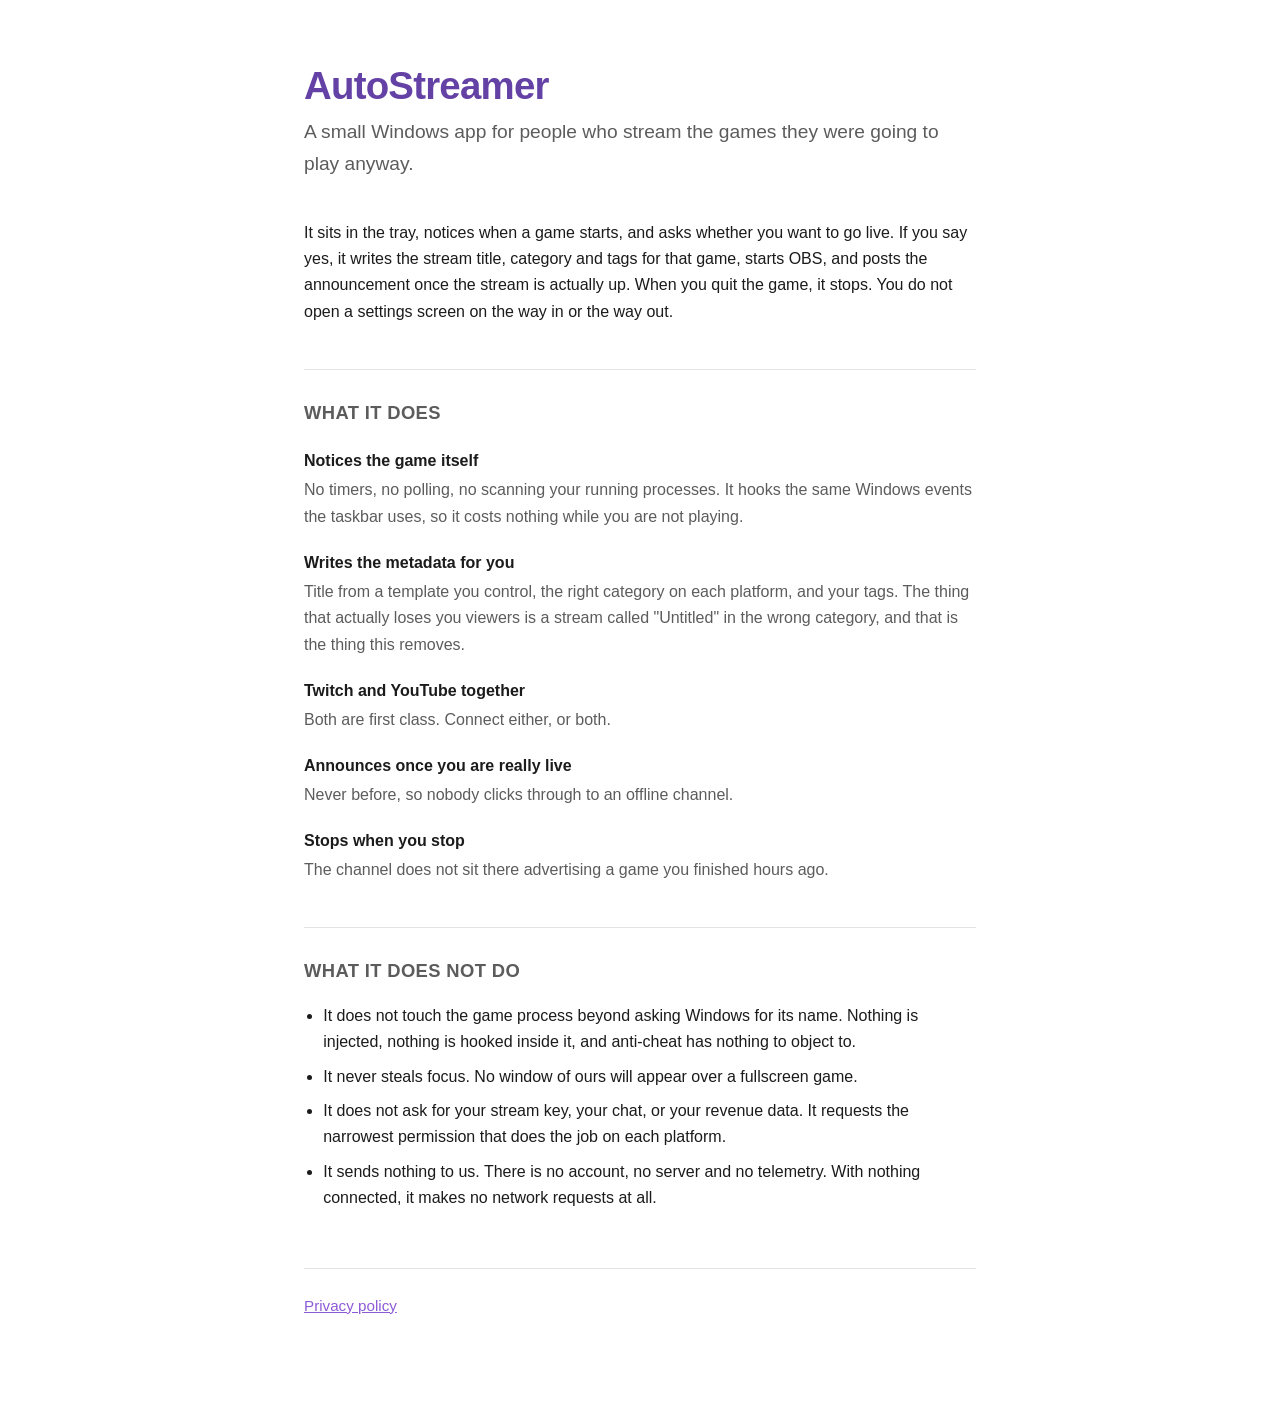
==== index.html @ 3b5b19c3 "Add AutoStreamer landing page and privacy policy Static HTML, no build step. The privacy policy enum" ====
<!DOCTYPE html>
<html lang="en">
<head>
<meta charset="utf-8">
<meta name="viewport" content="width=device-width, initial-scale=1">
<title>AutoStreamer</title>
<meta name="description" content="A Windows tray app that notices the game you launched, writes your stream metadata, and goes live. Twitch and YouTube.">
<link rel="stylesheet" href="style.css">
</head>
<body>
<main>

<header>
  <h1>AutoStreamer</h1>
  <p class="lede">A small Windows app for people who stream the games they were going to play anyway.</p>
</header>

<p>It sits in the tray, notices when a game starts, and asks whether you want to go live. If you
say yes, it writes the stream title, category and tags for that game, starts OBS, and posts the
announcement once the stream is actually up. When you quit the game, it stops. You do not open a
settings screen on the way in or the way out.</p>

<h2>What it does</h2>

<dl>
  <dt>Notices the game itself</dt>
  <dd>No timers, no polling, no scanning your running processes. It hooks the same Windows events
      the taskbar uses, so it costs nothing while you are not playing.</dd>

  <dt>Writes the metadata for you</dt>
  <dd>Title from a template you control, the right category on each platform, and your tags. The
      thing that actually loses you viewers is a stream called "Untitled" in the wrong category,
      and that is the thing this removes.</dd>

  <dt>Twitch and YouTube together</dt>
  <dd>Both are first class. Connect either, or both.</dd>

  <dt>Announces once you are really live</dt>
  <dd>Never before, so nobody clicks through to an offline channel.</dd>

  <dt>Stops when you stop</dt>
  <dd>The channel does not sit there advertising a game you finished hours ago.</dd>
</dl>

<h2>What it does not do</h2>

<ul>
  <li>It does not touch the game process beyond asking Windows for its name. Nothing is injected,
      nothing is hooked inside it, and anti-cheat has nothing to object to.</li>
  <li>It never steals focus. No window of ours will appear over a fullscreen game.</li>
  <li>It does not ask for your stream key, your chat, or your revenue data. It requests the
      narrowest permission that does the job on each platform.</li>
  <li>It sends nothing to us. There is no account, no server and no telemetry. With nothing
      connected, it makes no network requests at all.</li>
</ul>

<footer>
  <p><a href="privacy.html">Privacy policy</a></p>
</footer>

</main>
</body>
</html>
---- style.css ----
:root {
  --bg: #ffffff;
  --fg: #1b1b1b;
  --muted: #5c5c5c;
  --rule: #e3e3e3;
  --link: #8d5bd6;
  --accent: #6441a5;
}

@media (prefers-color-scheme: dark) {
  :root {
    --bg: #131316;
    --fg: #e8e8ea;
    --muted: #a0a0a8;
    --rule: #2b2b31;
    --link: #b79aea;
    --accent: #b79aea;
  }
}

* { box-sizing: border-box; }

html { -webkit-text-size-adjust: 100%; }

body {
  margin: 0;
  background: var(--bg);
  color: var(--fg);
  font: 16px/1.65 -apple-system, BlinkMacSystemFont, "Segoe UI", Roboto, Helvetica, Arial, sans-serif;
}

main {
  max-width: 44rem;
  margin: 0 auto;
  padding: 4rem 1rem 6rem;
}

header { margin-bottom: 2.5rem; }

h1 {
  margin: 0 0 .5rem;
  font-size: 2.4rem;
  line-height: 1.15;
  letter-spacing: -.02em;
  color: var(--accent);
}

.lede {
  margin: 0;
  font-size: 1.2rem;
  color: var(--muted);
}

h2 {
  margin: 2.75rem 0 1rem;
  padding-top: 1.75rem;
  border-top: 1px solid var(--rule);
  font-size: 1.15rem;
  letter-spacing: .02em;
  text-transform: uppercase;
  color: var(--muted);
}

h3 {
  margin: 2rem 0 .5rem;
  font-size: 1.05rem;
}

p, li, dd { color: var(--fg); }

dl { margin: 0; }

dt {
  margin-top: 1.25rem;
  font-weight: 600;
}

dd {
  margin: .15rem 0 0;
  color: var(--muted);
}

ul { padding-left: 1.2rem; }

li { margin-bottom: .5rem; }

code {
  font-family: ui-monospace, SFMono-Regular, Consolas, monospace;
  font-size: .9em;
  background: var(--rule);
  padding: .12em .38em;
  border-radius: 3px;
}

a { color: var(--link); }

a:hover { text-decoration: none; }

.meta {
  color: var(--muted);
  font-size: .9rem;
}

footer {
  margin-top: 3.5rem;
  padding-top: 1.5rem;
  border-top: 1px solid var(--rule);
  font-size: .95rem;
}

footer p { margin: 0; color: var(--muted); }
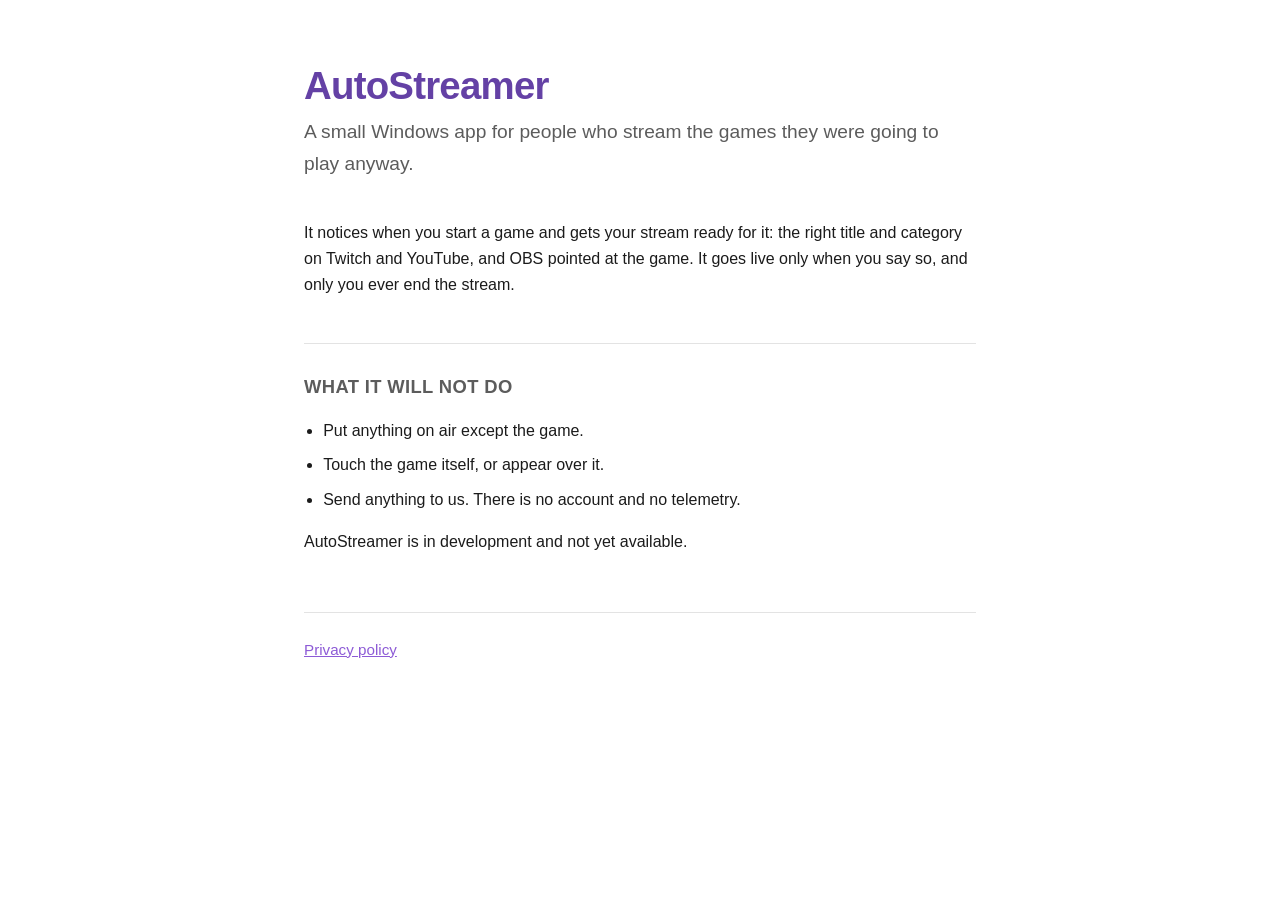
==== commit 320be2ce: "Lighter homepage; drop the claim that the stream stops when the game quits The page said the stream " ====
--- a/index.html
+++ b/index.html
@@ -4,7 +4,7 @@
 <meta charset="utf-8">
 <meta name="viewport" content="width=device-width, initial-scale=1">
 <title>AutoStreamer</title>
-<meta name="description" content="A Windows tray app that notices the game you launched, writes your stream metadata, and goes live. Twitch and YouTube.">
+<meta name="description" content="A small Windows app that sets up your stream for the game you are playing. Twitch and YouTube.">
 <link rel="stylesheet" href="style.css">
 </head>
 <body>
@@ -15,44 +15,19 @@
   <p class="lede">A small Windows app for people who stream the games they were going to play anyway.</p>
 </header>
 
-<p>It sits in the tray, notices when a game starts, and asks whether you want to go live. If you
-say yes, it writes the stream title, category and tags for that game, starts OBS, and posts the
-announcement once the stream is actually up. When you quit the game, it stops. You do not open a
-settings screen on the way in or the way out.</p>
+<p>It notices when you start a game and gets your stream ready for it: the right title and category
+on Twitch and YouTube, and OBS pointed at the game. It goes live only when you say so, and only you
+ever end the stream.</p>
 
-<h2>What it does</h2>
-
-<dl>
-  <dt>Notices the game itself</dt>
-  <dd>No timers, no polling, no scanning your running processes. It hooks the same Windows events
-      the taskbar uses, so it costs nothing while you are not playing.</dd>
-
-  <dt>Writes the metadata for you</dt>
-  <dd>Title from a template you control, the right category on each platform, and your tags. The
-      thing that actually loses you viewers is a stream called "Untitled" in the wrong category,
-      and that is the thing this removes.</dd>
-
-  <dt>Twitch and YouTube together</dt>
-  <dd>Both are first class. Connect either, or both.</dd>
-
-  <dt>Announces once you are really live</dt>
-  <dd>Never before, so nobody clicks through to an offline channel.</dd>
-
-  <dt>Stops when you stop</dt>
-  <dd>The channel does not sit there advertising a game you finished hours ago.</dd>
-</dl>
-
-<h2>What it does not do</h2>
+<h2>What it will not do</h2>
 
 <ul>
-  <li>It does not touch the game process beyond asking Windows for its name. Nothing is injected,
-      nothing is hooked inside it, and anti-cheat has nothing to object to.</li>
-  <li>It never steals focus. No window of ours will appear over a fullscreen game.</li>
-  <li>It does not ask for your stream key, your chat, or your revenue data. It requests the
-      narrowest permission that does the job on each platform.</li>
-  <li>It sends nothing to us. There is no account, no server and no telemetry. With nothing
-      connected, it makes no network requests at all.</li>
+  <li>Put anything on air except the game.</li>
+  <li>Touch the game itself, or appear over it.</li>
+  <li>Send anything to us. There is no account and no telemetry.</li>
 </ul>
+
+<p>AutoStreamer is in development and not yet available.</p>
 
 <footer>
   <p><a href="privacy.html">Privacy policy</a></p>
